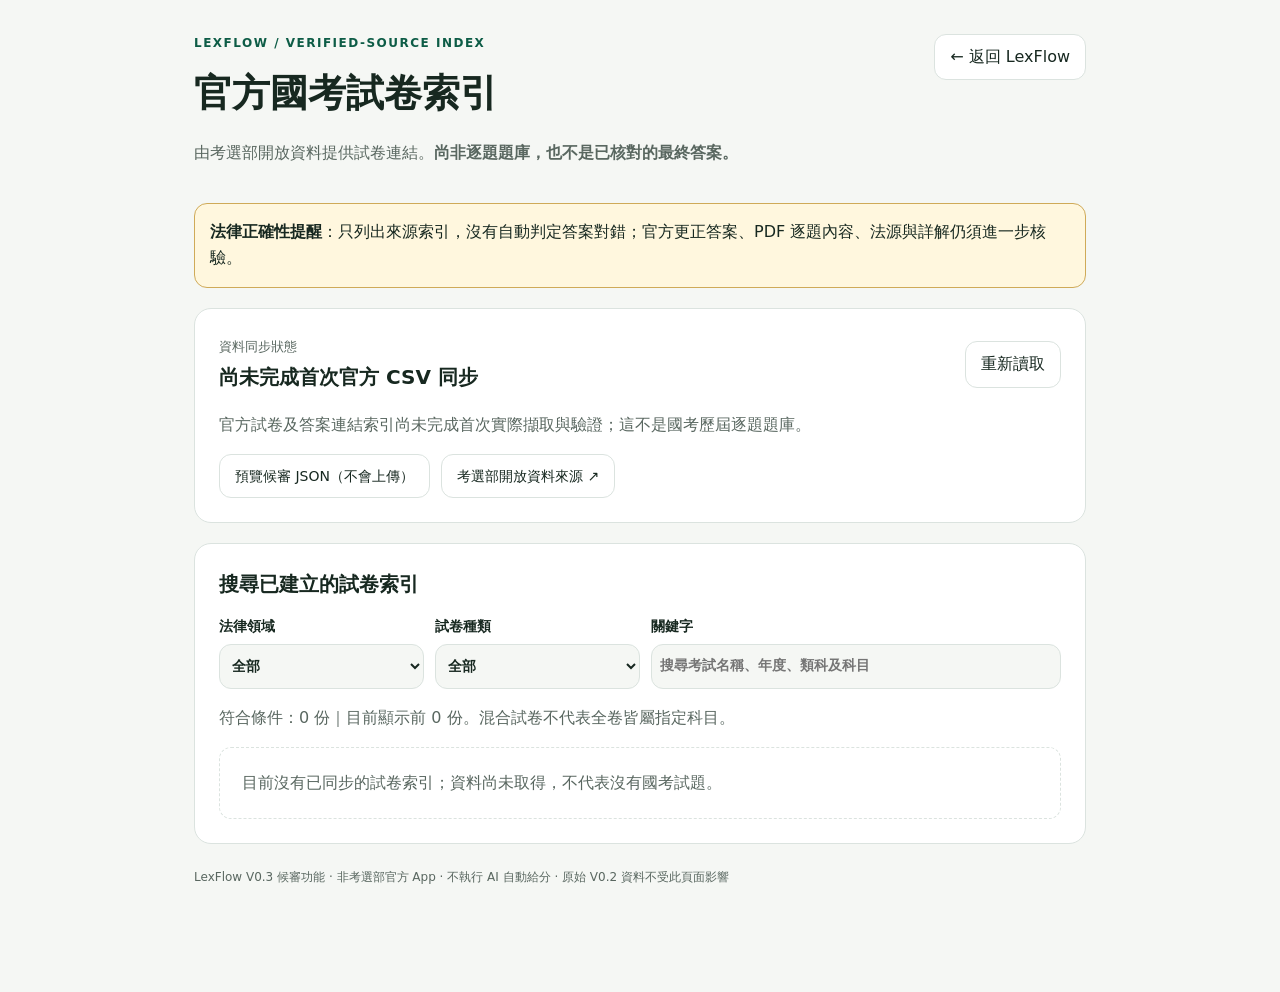
==== official-index.html @ 5b231730 "feat: stage MOEX official exam-link index with fail-closed verification" ====
<!doctype html>
<html lang="zh-Hant">
<head>
  <meta charset="utf-8">
  <meta name="viewport" content="width=device-width,initial-scale=1,viewport-fit=cover">
  <meta name="theme-color" content="#0e1116">
  <meta name="description" content="考選部公開試題網址的候審索引，尚非逐題核驗題庫">
  <title>LexFlow｜官方國考試卷索引（候審）</title>
  <link rel="stylesheet" href="official-index.css">
</head>
<body>
  <main class="wrap">
    <header class="top">
      <div><div class="eyebrow">LEXFLOW / VERIFIED-SOURCE INDEX</div><h1>官方國考試卷索引</h1>
      <p class="desc">由考選部開放資料提供試卷連結。<strong>尚非逐題題庫，也不是已核對的最終答案。</strong></p></div>
      <a class="back" href="./">← 返回 LexFlow</a>
    </header>
    <div class="warning" role="note">
      <strong>法律正確性提醒</strong>：只列出來源索引，沒有自動判定答案對錯；官方更正答案、PDF 逐題內容、法源與詳解仍須進一步核驗。
    </div>
    <section class="panel" aria-label="資料狀態">
      <div class="info-head"><div><small>資料同步狀態</small><h2 id="status">正在讀取索引…</h2></div><button id="reload" class="btn" type="button">重新讀取</button></div>
      <p id="meta" class="muted">不會讀取或上傳你的 LexFlow 私人作答。</p>
      <div class="tools">
        <label class="btn ghost">預覽候審 JSON（不會上傳）<input type="file" id="file" accept="application/json,.json" hidden></label>
        <a class="btn ghost" href="https://data.gov.tw/dataset/170565" target="_blank" rel="noopener noreferrer">考選部開放資料來源 ↗</a>
      </div>
    </section>
    <section class="panel" aria-label="官方索引清單">
      <h2>搜尋已建立的試卷索引</h2>
      <div class="filter-grid">
        <label>法律領域<select id="subject"><option value="全部">全部</option><option value="民法">民法</option><option value="刑法">刑法</option><option value="憲法">憲法</option><option value="待分類">待分類混合題</option></select></label>
        <label>試卷種類<select id="type"><option value="全部">全部</option><option value="申論題">申論題</option><option value="測試題">測驗題</option><option value="混合題">混合題</option></select></label>
        <label class="span">關鍵字<input id="search" type="search" placeholder="搜尋考試名稱、年度、類科及科目"></label>
      </div>
      <p class="muted" id="count" role="status">尚未載入</p>
      <div id="results" class="results"></div>
    </section>
    <footer>LexFlow V0.3 候審功能 · 非考選部官方 App · 不執行 AI 自動給分 · 原始 V0.2 資料不受此頁面影響</footer>
  </main>
  <script type="module" src="./official-index.js"></script>
</body>
</html>
---- official-index.css ----
:root{font-family:system-ui,-apple-system,'Noto Sans TC','Microsoft JhengHei',sans-serif;color-scheme:light dark;--bg:#f5f7f4;--card:#fff;--txt:#172820;--muted:#596760;--accent:#0d5c46;--line:#dbe3df;--caution:#fff7de;--caution-border:#cfaa58}
@media(prefers-color-scheme:dark){:root{--bg:#0e1116;--card:#171b22;--txt:#f0f3f5;--muted:#b0bdc3;--accent:#73d0ac;--line:#353d45;--caution:#343022;--caution-border:#af914e}}
*{box-sizing:border-box}body{margin:0;background:var(--bg);color:var(--txt);font-size:16px;line-height:1.65}
.wrap{max-width:960px;padding:clamp(16px,4vw,34px);margin:auto}.top{display:flex;gap:12px;align-items:flex-start;justify-content:space-between;flex-wrap:wrap}.eyebrow{font-size:12px;font-weight:700;letter-spacing:1.5px;color:var(--accent)}h1{font-size:clamp(26px,5vw,38px);margin:8px 0}h2{font-size:20px;margin:0 0 12px}.desc,.muted{color:var(--muted)}.desc{max-width:620px}.back,.btn{border:1px solid var(--line);padding:9px 15px;border-radius:12px;background:var(--card);color:var(--txt);text-decoration:none;font:inherit;cursor:pointer;display:inline-flex;align-items:center;justify-content:center;min-height:44px}.btn:focus-visible,.back:focus-visible,a:focus-visible,select:focus-visible,input:focus-visible{outline:3px solid var(--accent);outline-offset:3px}.ghost{font-size:14px}
.warning{background:var(--caution);border:1px solid var(--caution-border);padding:15px;border-radius:13px;margin:20px 0}.panel{background:var(--card);padding:clamp(16px,4vw,24px);border-radius:17px;border:1px solid var(--line);margin:20px 0}.info-head{display:flex;justify-content:space-between;gap:12px;align-items:center}.info-head small{color:var(--muted)}.info-head h2{margin:2px 0}.tools,.filter-grid{display:flex;gap:11px;flex-wrap:wrap;margin-top:14px}.filter-grid label{flex:1;min-width:130px;font-weight:600;font-size:14px}.filter-grid .span{flex:2;min-width:230px}input[type='search'],select{width:100%;min-height:45px;background:var(--bg);border:1px solid var(--line);border-radius:12px;padding:8px;color:var(--txt);font:inherit;margin-top:5px}.results{display:grid;grid-template-columns:repeat(auto-fit,minmax(min(100%,320px),1fr));gap:12px}.paper{border:1px solid var(--line);border-radius:14px;padding:17px;min-width:0}.paper h3{font-size:17px;margin:8px 0}.paper .tiny{color:var(--muted);font-size:13px}.tags{display:flex;gap:5px;flex-wrap:wrap}.tag{font-size:12px;background:var(--bg);padding:2px 9px;border-radius:100px;border:1px solid var(--line)}.paper a{color:var(--accent);font-weight:700;overflow-wrap:anywhere;display:inline-block;margin:8px 9px 0 0}.empty{padding:22px;border:1px dashed var(--line);border-radius:12px;color:var(--muted)}footer{font-size:12px;color:var(--muted);margin:24px 0 70px}strong{font-weight:750}@media(max-width:600px){.info-head{align-items:flex-start;flex-direction:column}.info-head .btn{width:100%}.tools .btn{width:100%}.filter-grid label{min-width:100%}}
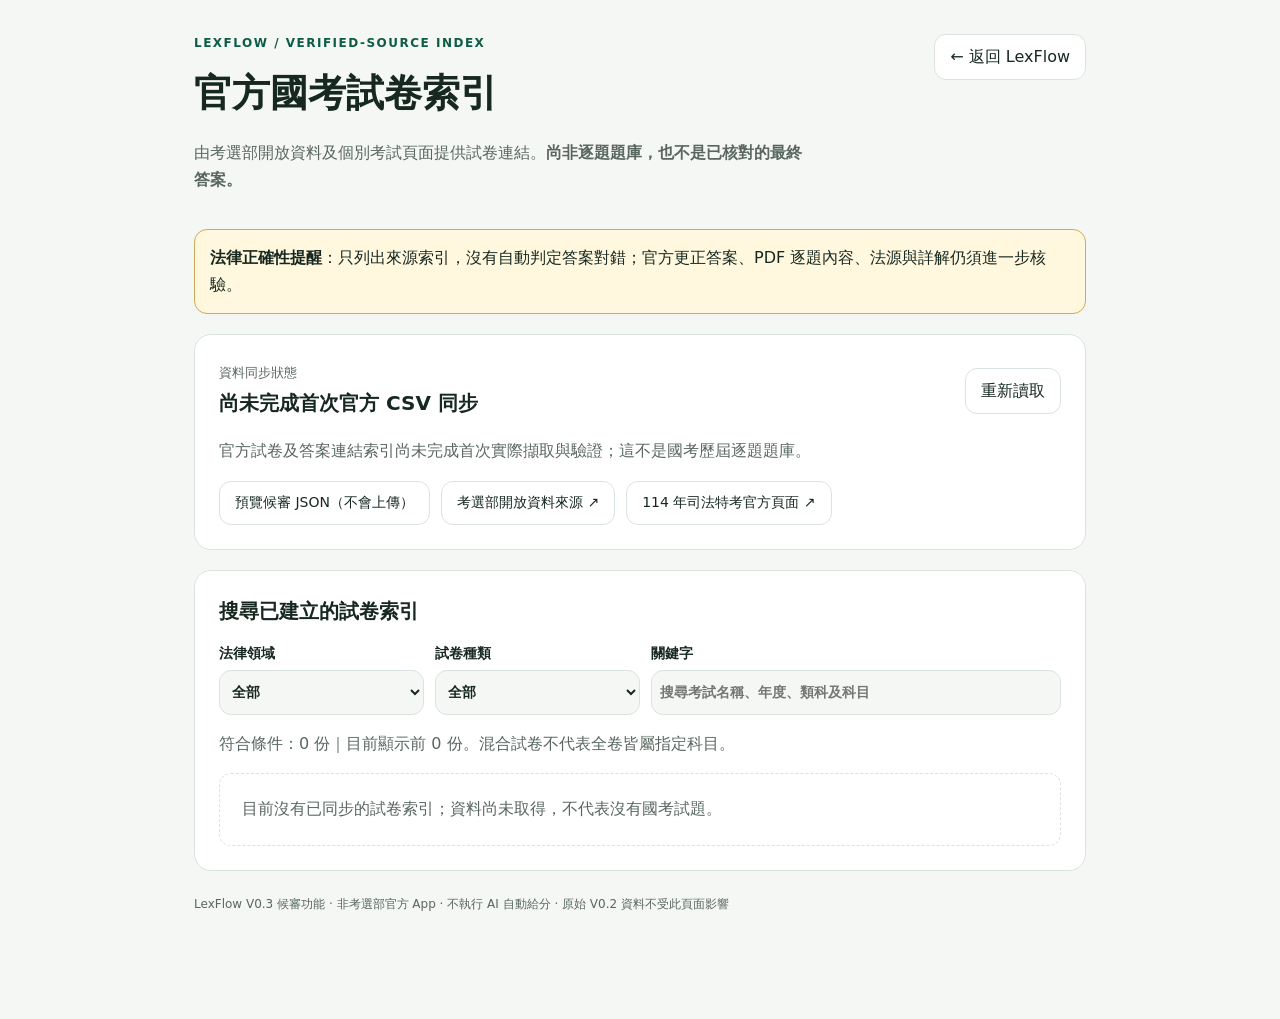
==== commit 7b643ab3: "feat: safe fallback to official MOEX individual exam page index" ====
--- a/official-index.html
+++ b/official-index.html
@@ -12,7 +12,7 @@
   <main class="wrap">
     <header class="top">
       <div><div class="eyebrow">LEXFLOW / VERIFIED-SOURCE INDEX</div><h1>官方國考試卷索引</h1>
-      <p class="desc">由考選部開放資料提供試卷連結。<strong>尚非逐題題庫，也不是已核對的最終答案。</strong></p></div>
+      <p class="desc">由考選部開放資料及個別考試頁面提供試卷連結。<strong>尚非逐題題庫，也不是已核對的最終答案。</strong></p></div>
       <a class="back" href="./">← 返回 LexFlow</a>
     </header>
     <div class="warning" role="note">
@@ -24,6 +24,7 @@
       <div class="tools">
         <label class="btn ghost">預覽候審 JSON（不會上傳）<input type="file" id="file" accept="application/json,.json" hidden></label>
         <a class="btn ghost" href="https://data.gov.tw/dataset/170565" target="_blank" rel="noopener noreferrer">考選部開放資料來源 ↗</a>
+        <a class="btn ghost" href="https://wwwq.moex.gov.tw/exam/wFrmExamQandASearch.aspx?e=114120&amp;y=2025" target="_blank" rel="noopener noreferrer">114 年司法特考官方頁面 ↗</a>
       </div>
     </section>
     <section class="panel" aria-label="官方索引清單">
